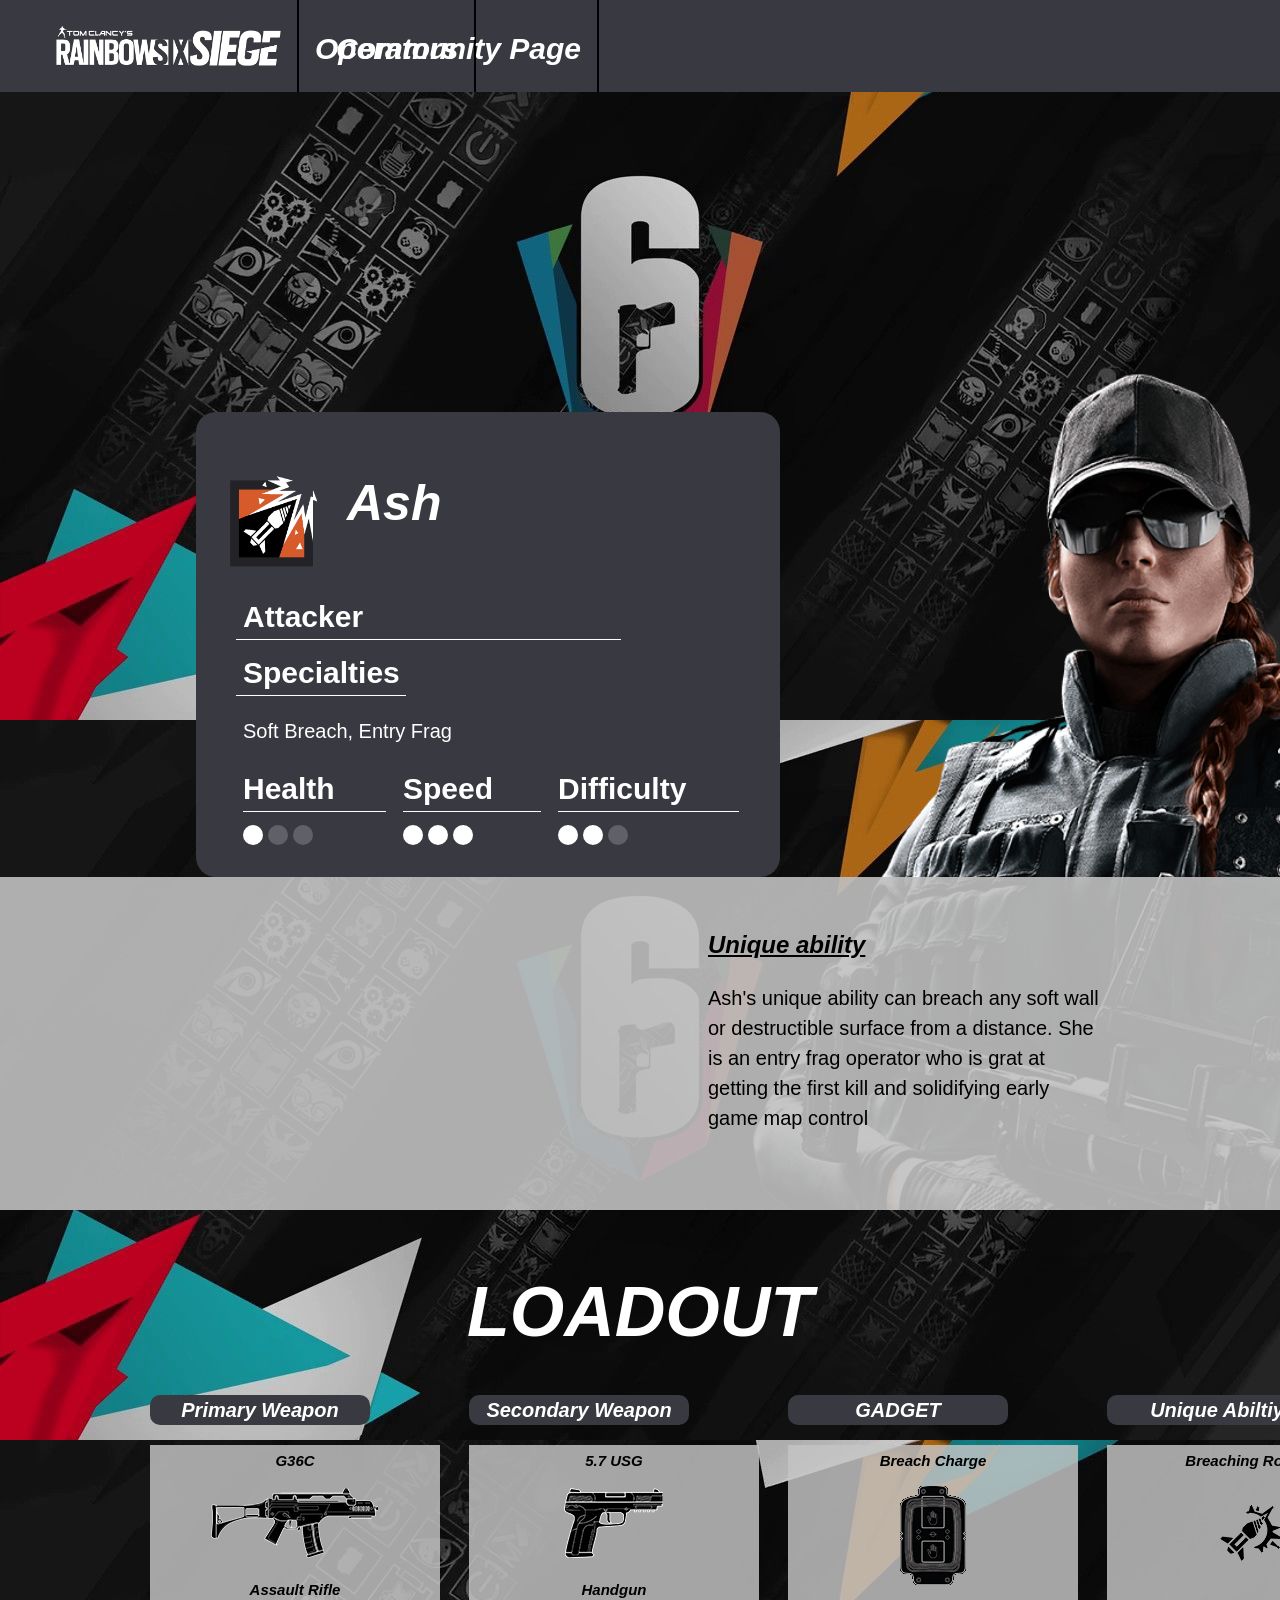
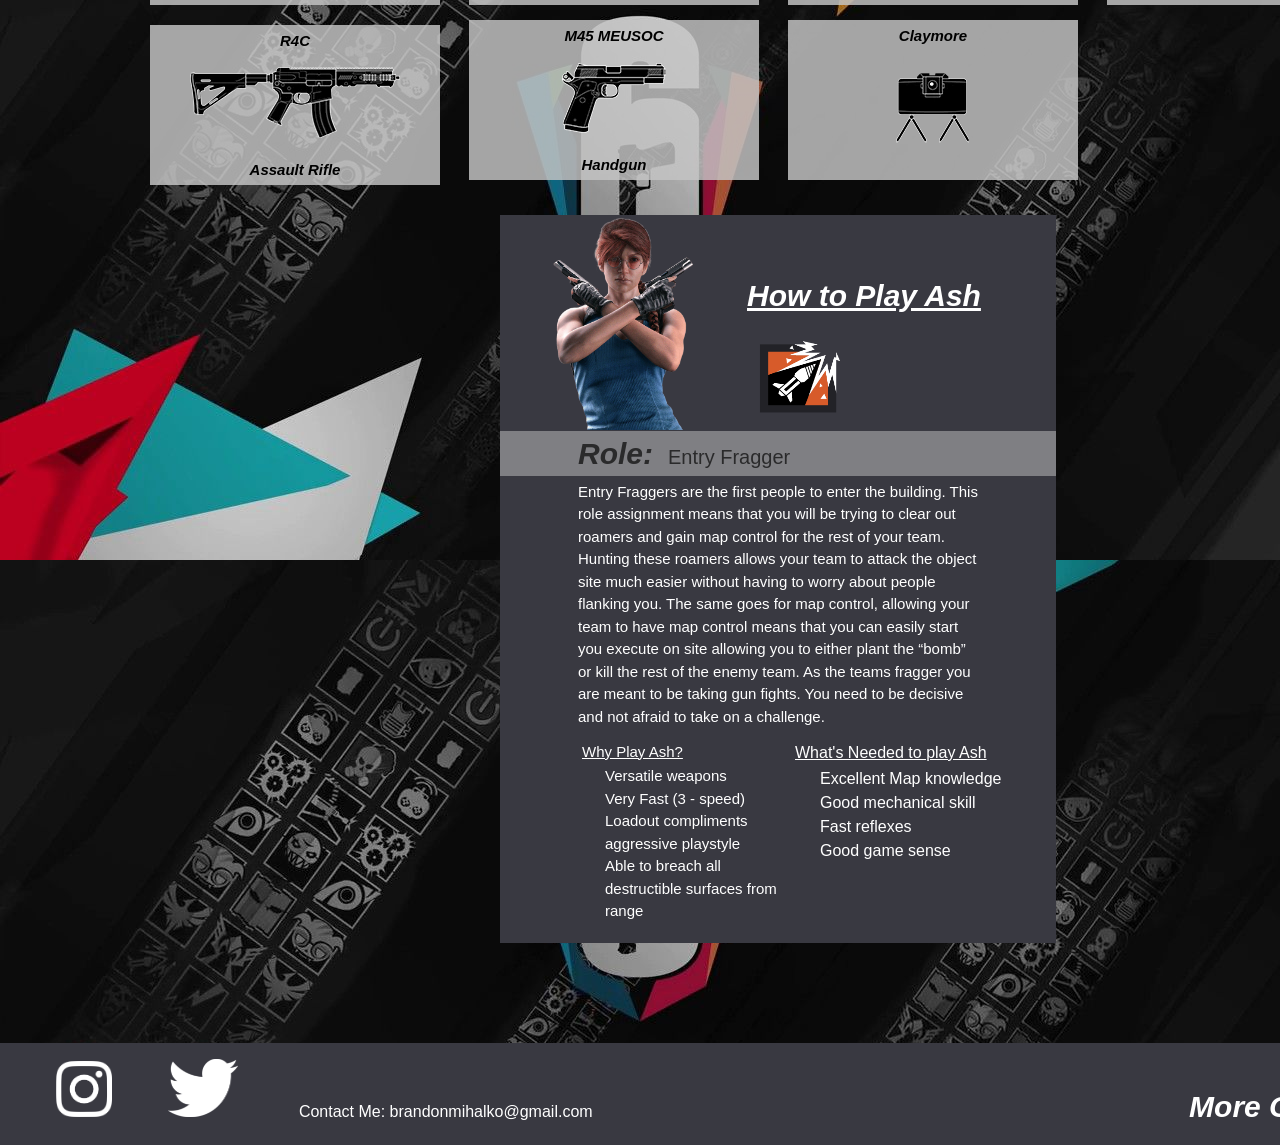
==== ash_info.html @ 51bc86a6 "This is what the final website looks like" ====
<!DOCTYPE html>
<html lang="en">

<head>
    <title>Rainbow Six Siege Operator Guide - Ash Information Page</title>
    <meta charset="UTF-8">

    <meta name="author" content="Brandon Mihalko">
    <meta name="viewport" content="width=device-width, initial-scale=1.0">
    <link href="Rainbow-Six.css" rel="stylesheet">

    <style>
            #operator_basic_info {
            color: white;
            background-color: rgb(57, 57, 65);
            border-radius: 20px;
            width: max-content;
            height: max-content;
            display: flex; /* Use flexbox layout */
            justify-content: space-around; /* Adjust the space between items */
            align-items: center; /* Align items vertically in the center */
            flex-wrap: wrap; /* Allow items to wrap to the next line if necessary */
            padding: 20px; /* Adjust padding as needed */
            font-size: 20px;
            max-width: 544px;
            max-height: 477px;
            min-width: 544px;
            max-height: 477px;
            margin-top: 320px;
            margin-left: 196px;
        }

        #operator_basic_info h2 {
            margin: 0;
        }

        #operator_basic_info span {
            display: inline-flex;
        }
    
        #operator_basic_info img {
            margin-right: 20px; /* Add margin to the right of the image for spacing */
        }
    
        #operator_basic_info div {
            flex-grow: 1; /* Allow the text to take remaining space */
        }
    
        h2 {
            margin-bottom: 0%;
        }
        .underline-attackers{
            width: 385px; /* Set the length of the line */
            height: 1px; /* Set the thickness of the line */
            background-color: white; /* Set the color of the line */
            margin-left: 20px;
            margin-top: 0;
            margin-bottom: 0;
        }
        .underline-specialties{
            width: 170px; /* Set the length of the line */
            height: 1px; /* Set the thickness of the line */
            background-color: white; /* Set the color of the line */
            margin-left: 20px;
            margin-top: 0;
            margin-bottom: 0;
        }
        .underline-health{
            width: 143px; /* Set the length of the line */
            height: 1px; /* Set the thickness of the line */
            background-color: white; /* Set the color of the line */
            margin: 10px 0; /* Add margin for spacing */
            margin-top: 0;
            margin-bottom: 0;
        }
        .underline-speed{
            width: 138px; /* Set the length of the line */
            height: 1px; /* Set the thickness of the line */
            background-color: white; /* Set the color of the line */
            margin: 10px 0; /* Add margin for spacing */
            margin-top: 0;
            margin-bottom: 0;
        }
        .underline-difficulty{
            width: 181px; /* Set the length of the line */
            height: 1px; /* Set the thickness of the line */
            background-color: white; /* Set the color of the line */
            margin: 10px 0; /* Add margin for spacing */
            margin-top: 0;
            margin-bottom: 0;
        }

        .underline-unique-ability {
            width: 332px;
            height: 1px;
            background-color: black;
            margin: 10px 0;
            margin-top: 0;
            margin-bottom: 0;
        }
    
        /* Circle styles */
        .circle {
            display: inline-block;
            width: 20px;
            height: 20px;
            border-radius: 50%;
            background-color: #fff; /* Circle color */
            margin-right: 5px; /* Adjust the spacing between circles */
        }
        .no_circle {
            display: flex;
            width: 20px;
            height: 20px;
            border-radius: 50%;
            background-color: #fff; /* Circle color */
            opacity: 20%;
            margin-right: 5px; /* Adjust the spacing between circles */
        }

        .fixed-image{
            width: 960px;
            height: 850px;
            margin-top: 0;
            position: absolute;
            top: 360px;
            left: 650px;
            z-index: -1;
        }

        /* Styles for the video container div */
        .video-container {
            background-color: rgba(192, 192, 192, 0.9); /* White with 50% opacity */
            height: 293px;
            padding: 20px; /* Adjust padding as needed */
            margin-bottom: 50px;
        }
        /* Video styles */
        .video-container video {
            width: 100%; /* Make the video fill the container */
            height: auto; /* Maintain aspect ratio */
            display: block; /* Remove default inline styles */   
            max-width: 396px; /* Set a maximum width for the video */
            max-height: 223px; /* Set a maximum height for the video */
            float: left;
            padding-right: 40px;
            padding-left: 252px;
            padding-top: 38px;
        }

        .loadouts-margin {
            margin-left: 150px;
        }

        .primary-loadout {
            background-color: rgb(197, 197, 197, 0.83); 
            width: 290px; 
            height: 160px;
            margin-left: 150px;
            font-size: 15px;
            color: black;
            font-weight: bold;
            font-style: italic;
        }

        .other-loadout {
            background-color: rgb(197, 197, 197, 0.83); 
            width: 290px; 
            height: 160px;
            margin-left: 29px;
            font-size: 15px;
            color: black;
            font-weight: bold;
            font-style: italic; 
        }

        #h3-loadout {
            background-color: rgb(57, 57, 65);
            max-width: 220px;
            min-width: 220px;
            max-height: 39px;
            max-height: 39px; 
            display:flex; 
            justify-content: center;
            border-radius: 10px;
            font-size: 20px;
            font-style: italic;
        }

        .basic-play-info {
            background-color: rgb(57, 57, 65);
            margin-bottom: 44px;
            height: 728px;
            width: 556px;
            max-height: inherit;
            max-width: inherit;
            margin-left: 500px;
        }
    </style>

</head>
<body>
    <header>
        <div class="headerDiv">
            <nav>
                <ul>
                    <li id="homePagelogo"><a href="index.html"><img src="Images/r6s-y6-logo.webp" alt="Rainbow Six Siege Logo" width="225" height="40"></a></li>
                    <li id="operatorsPage"><a href="operators.html">Operators</a></li>
                    <li id="communityPage"><a href="comments.html">Community Page</a></li>
                </ul>
            </nav>
        </div>
    </header>
    <main>
            <div id="operator_basic_info">
                <div>
                    <h1 style="font-size: 50px; font-style: italic;"><img style="float: left;" src="Images/Y0R6_BADGE_Ash_L.png" alt="Ash Logo" width="111" height="115">Ash</h1>
                    <h2 style="padding-top: 20px; margin-left: 27px;">Attacker</h2>
                    <div class="underline-attackers"></div>
                    <h2 style="padding-top: 10px; margin-left: 27px;;">Specialties</h2>
                    <div class="underline-specialties"></div>
                    <p style="margin-left: 27px;">Soft Breach, Entry Frag</p>
                    <span id="">
                        <h2 style="margin-left: 27px; padding-right: 17px ;">Health <div class="underline-health"></div><span class="circle"></span><span class="no_circle"></span><span class="no_circle"></span></h2>
                        <h2 style="padding-right: 17px;">Speed <div class="underline-speed"></div><span class="circle"></span><span class="circle"></span><span class="circle"></span></h2>
                        <h2>Difficulty <div class="underline-difficulty"></div><span class="circle"></span><span class="circle"></span><span class="no_circle"></span></h2>
                    </span>
                </div>
            </div>
            <img src="Images/Ash_R6S_Half.png" alt="Half Ash" class="fixed-image">
            <div class="video-container">
                <video width="396" height="223">
                    <source src="Images/Ash_Operator_Video.mp4" type="video/mp4">
                </video>
                <div style="padding-top: 10px; margin-right: 160px;">
                    <h2 style="color: black; font-size: 30; font-style: italic; text-decoration: underline;">Unique ability</h2>
                    <p style="color: black;font-size: 20px; word-wrap: break-word;">Ash's unique ability can breach any soft wall or destructible surface from a distance. She is an entry frag operator who is grat at getting the first kill and solidifying early game map control</p>
                </div>
            </div>
            <div>
                <h1 style="display: flex; justify-content: center; align-items: center; margin: 0; font-style: italic; font-size: 70px;">LOADOUT</h1>
            </div>
            <div style="display: inline-flex; margin-top: 10px;">
                <div>
                    <h3 class="loadouts-margin" id="h3-loadout">Primary Weapon</h3>
                    <div class="primary-loadout">
                        <p style="display: flex; justify-content: center; margin-bottom: 0px; padding-top: 5px;">G36C</p>
                        <img src="Images/G36C.png" alt="G36C Assault Rifle" width="290" height="100">
                        <p style="display: flex; justify-content: center; margin-top: 0px;">Assault Rifle</p>
                    </div>
                    <div class="primary-loadout" style="margin-top: 20px;">   
                        <p style="display: flex; justify-content: center; margin-bottom: 0px; padding-top: 5px;">R4C</p>
                        <img src="Images/R4-C.png" alt="R4-C Assault Rifle" width="290" height="100">
                        <p style="display: flex; justify-content: center; margin-top: 0px;">Assault Rifle</p>
                    </div>
                </div>
                <div>   
                    <h3 style="margin-left: 29px;" id="h3-loadout">Secondary Weapon</h3>
                    <div class="other-loadout">
                        <p style="display: flex; justify-content: center; margin-bottom: 0px; padding-top: 5px; margin-left: 0px;">5.7 USG</p>
                        <img src="Images/5.7_USG.png" alt="5.7 Handgun" width="290" height="100">
                        <p style="display: flex; justify-content: center; margin-top: 0px;">Handgun</p>
                    </div>
                    <div class="other-loadout">
                        <p style="display: flex; justify-content: center; margin-bottom: 0px; padding-top: 5px;">M45 MEUSOC</p>
                        <img src="Images/M45_MEUSOC.png" alt="M45 Handgun" width="290" height="100">
                        <p style="display: flex; justify-content: center; margin-top: 0px;">Handgun</p>
                    </div>
                </div>
                <div>
                    <h3 style="margin-left: 29px;" id="h3-loadout">GADGET</h3>
                    <div class="other-loadout">
                        <p style="display: flex; justify-content: center; margin-bottom: 0px; padding-top: 5px; margin-left: 0px;">Breach Charge</p>
                        <img style="padding-top: 13px;" src="Images/R6S_Breach_charge.png" alt="Breach Charge" width="290" height="100">
                    </div>
                    <div class="other-loadout">
                        <p style="display: flex; justify-content: center; margin-bottom: 0px; padding-top: 5px;">Claymore</p>
                        <img style="padding-top: 10px;" src="Images/Claymore.png" alt="Claymore" width="290" height="100">
                    </div> 
                </div>       
                <div>    
                    <h3 style="margin-left: 29px;" id="h3-loadout">Unique Abiltiy</h3>
                    <div class="other-loadout">
                        <p style="display: flex; justify-content: center; margin-bottom: 0px; padding-top: 5px; margin-left: 0px;">Breaching Rounds</p>
                        <img style="padding-top: 10px;" src="Images/Breaching-Rounds.png" alt="Breaching Rounds" width="290" height="100">
                    </div>
                </div>
            </div>    
            <div class="basic-play-info" style="margin-bottom: 100px;">
                <img style="float:left; margin-bottom: 0px;" src="Images/r6s-operator-ash-elite.webp" alt="Ash Elite" width="247" height="215">
                <p style="font-size: 30px; font-style: italic; font-weight: bold; padding-top: 58px; margin-bottom: 14.6px; text-decoration: underline;">How to Play Ash</p>
                <img style="margin-bottom: 0px;" src="Images/Y0R6_BADGE_Ash_L.png" alt="Ash Logo" width="102" height="91">
                <p style="background-color: rgb(217, 217, 217, .43); margin-bottom: 0px;
                margin-top: 0px; color: rgb(0, 0, 0, .67);"><span style= "font-size: 30px; font-weight: bold; font-style: italic; margin-left: 78px;">Role:</span><span style="font-size: 20px; margin-left: 15px;">Entry Fragger</span></p>
                <p style="margin-left: 78px; margin-right: 74px; margin-top: 5px; font-size: 15px; width: 400px; height: 230px;">Entry Fraggers are the first people to enter the building.
                    This role assignment means that you will be trying to clear out roamers and gain map control for the rest of your team. Hunting these roamers allows your team to attack the object site much easier without having to worry about people flanking you. The same goes for map control, allowing your team to have map control means that you can easily start you execute on site allowing you to either plant the “bomb” or kill the rest of the enemy team.
                    As the teams fragger you are meant to be taking gun fights. You need to be decisive and not afraid to take on a challenge.</p>
                <div style="float: left; font-size: 15px; margin-right: 10px;">
                    <p style="margin-left: 82px; margin-top: 15px; margin-bottom: 2px; text-decoration: underline;">Why Play Ash?</p>
                        <ul style="margin-left: 65px; margin-top: 0px; width: 180px; word-wrap: break-word;">
                            <li>Versatile weapons</li>
                            <li>Very Fast (3 - speed)</li>
                            <li>Loadout compliments aggressive playstyle</li>
                            <li>Able to breach all destructible surfaces from range</li>
                        </ul>
                </div>
                <div>
                    <p style="margin-bottom: 0; margin-top: 30px; text-decoration: underline;">What's Needed to play Ash</p>
                        <ul style="margin-top: 2px; margin-left: 280px;">
                            <li>Excellent Map knowledge</li>
                            <li>Good mechanical skill</li>
                            <li>Fast reflexes</li>
                            <li>Good game sense</li>
                        </ul>
                </div>
            </div>
        </main>
        <footer>
            <div>
                <nav>
                    <ul>
                        <li id="instagramLogo"><a href="https://www.instagram.com/ubisoft/"><img src="Images/Instagram-logo.png" alt="Intagram Logo" width="56" height="56"></a></li>
                        <li id="twitterLogo"><a href="https://twitter.com/Ubisoft?ref_src=twsrc%5Egoogle%7Ctwcamp%5Eserp%7Ctwgr%5Eauthor"><img src="Images/twitter-logo.png" alt="Twitter Logo" width="70" height="58"></a></li>
                        <li id="contact">Contact Me: brandonmihalko@gmail.com</li>
                        <li id="gameInfo"><a href="https://www.ubisoft.com/en-us/game/rainbow-six/siege/game-info/operators">More Operator Info</a></li>
                    </ul>
                </nav>
            </div>
        </footer>
    </body>

</html>
---- Rainbow-Six.css ----
/** Background Image **/
body{
    background-image: url(Images/Background-Image-R6.jpg); /* Setting the background image */
    background-repeat: repeat-y; /* Image will repeat vertically */
    background-size: 100%; /* Image will cover 100% of the container's width */
    margin: 0%; /* No margin around the body */
    font-family: R6S-Bold,sans-serif; /* Specifying primary and fallback font */
    font-weight: 400; /* Normal font weight */
    line-height: 1.5; /* Spacing between lines of text */
    color: white; /* Default text color */
    min-height: 100vh; /* Minimum height covers the full viewport height */
    display: flexbox; /* Using the flexbox layout model */
    flex-direction: column; /* Stacking child elements vertically */
}

footer {
    margin-top: auto; /* Push footer to the bottom in flexbox layout */
}

footer, ul {
    width: 100%; /* Full width for footer and ul elements */
    margin-bottom: 0%; /* No bottom margin */
}

header {
    position: relative; /* Set to relative, enabling absolute positioning inside it */
}

header, ul {
    width: 100%; /* Full width for header and ul elements */
    margin-top: 0%; /* No top margin */
}

/** Navigation Bar **/

nav {
    background-color: rgb(57, 57, 65); /* Set background color for navigation */
}

ul {
    list-style-type: none; /* No bullet points for the list */
}

nav ul li {
    display: inline-block; /* List items in a row instead of column */
}

a {
    display: inline-flex; /* Inline-flex to align items while keeping flow inline */
    padding: 1rem; /* Padding around the links */
    text-decoration: none; /* No underlines for links */
    color: white; /* Link color */
    font-size: 30px; /* Font size for links */
    font-style: italic; /* Italic font style */
    font-weight: bold; /* Bold font weight */
}

.headerDiv nav ul li {
    border-right: solid 2px black; /* Border on the right of list items */
}

#homePagelogo {
    margin: 0%; /* No margin */
    height: 82px; /* Set height */
    padding-top: 10px; /* Padding at the top */
}

#operatorsPage {
    padding-top: 10px; /* Padding at the top */
    height: 82px; /* Set height */
    position: absolute; /* Absolute positioning */
}

#communityPage {
    padding-top: 10px; /* Padding at the top */
    height: 82px; /* Set height */
    position: absolute; /* Absolute positioning */
    left: 25%; /* Horizontal positioning */
}

#instagramLogo {
    padding-right: 20px; /* Padding on the right side */
}

#twitterLogo {
    padding-right: 20px; /* Padding on the right side */
}

#contact {
    padding-left: 20px; /* Padding on the left side */
}

#gameInfo {
    position: relative; /* Set to relative positioning */
    left: 45%; /* Horizontal positioning */
}
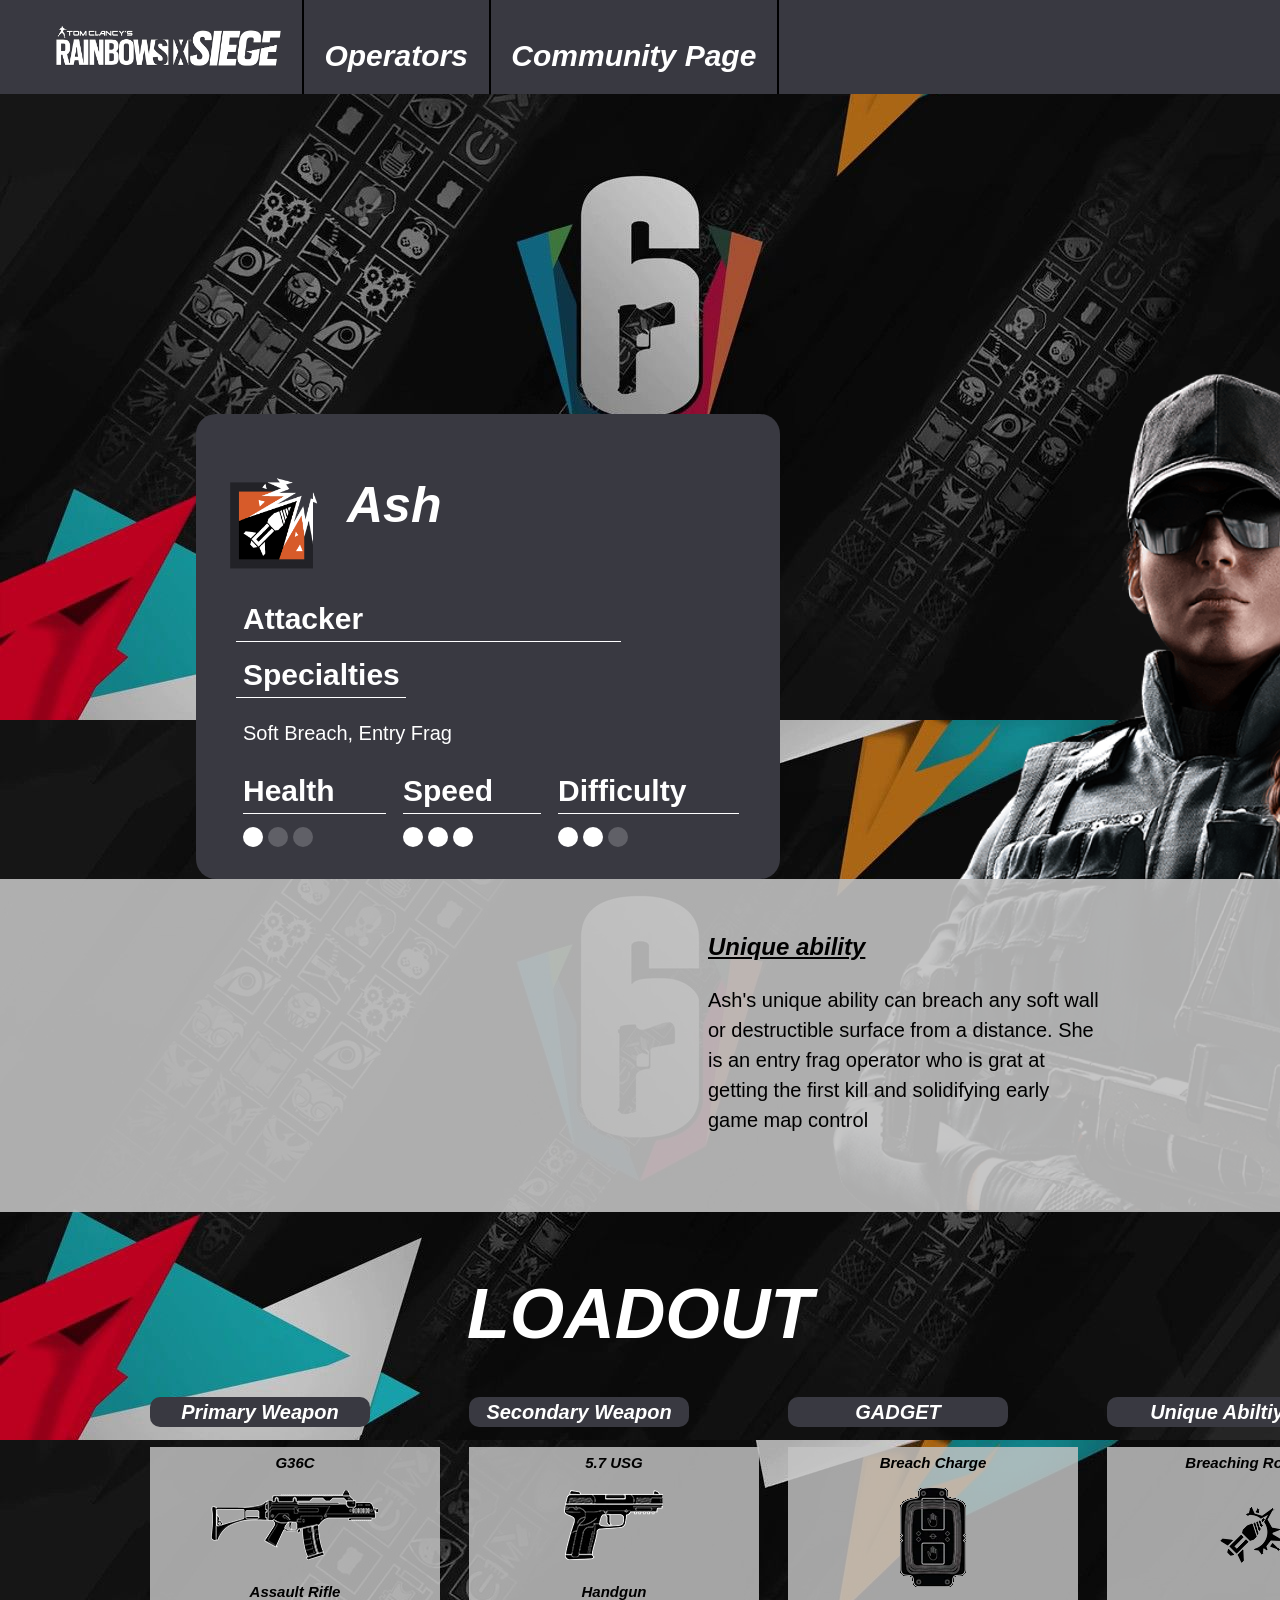
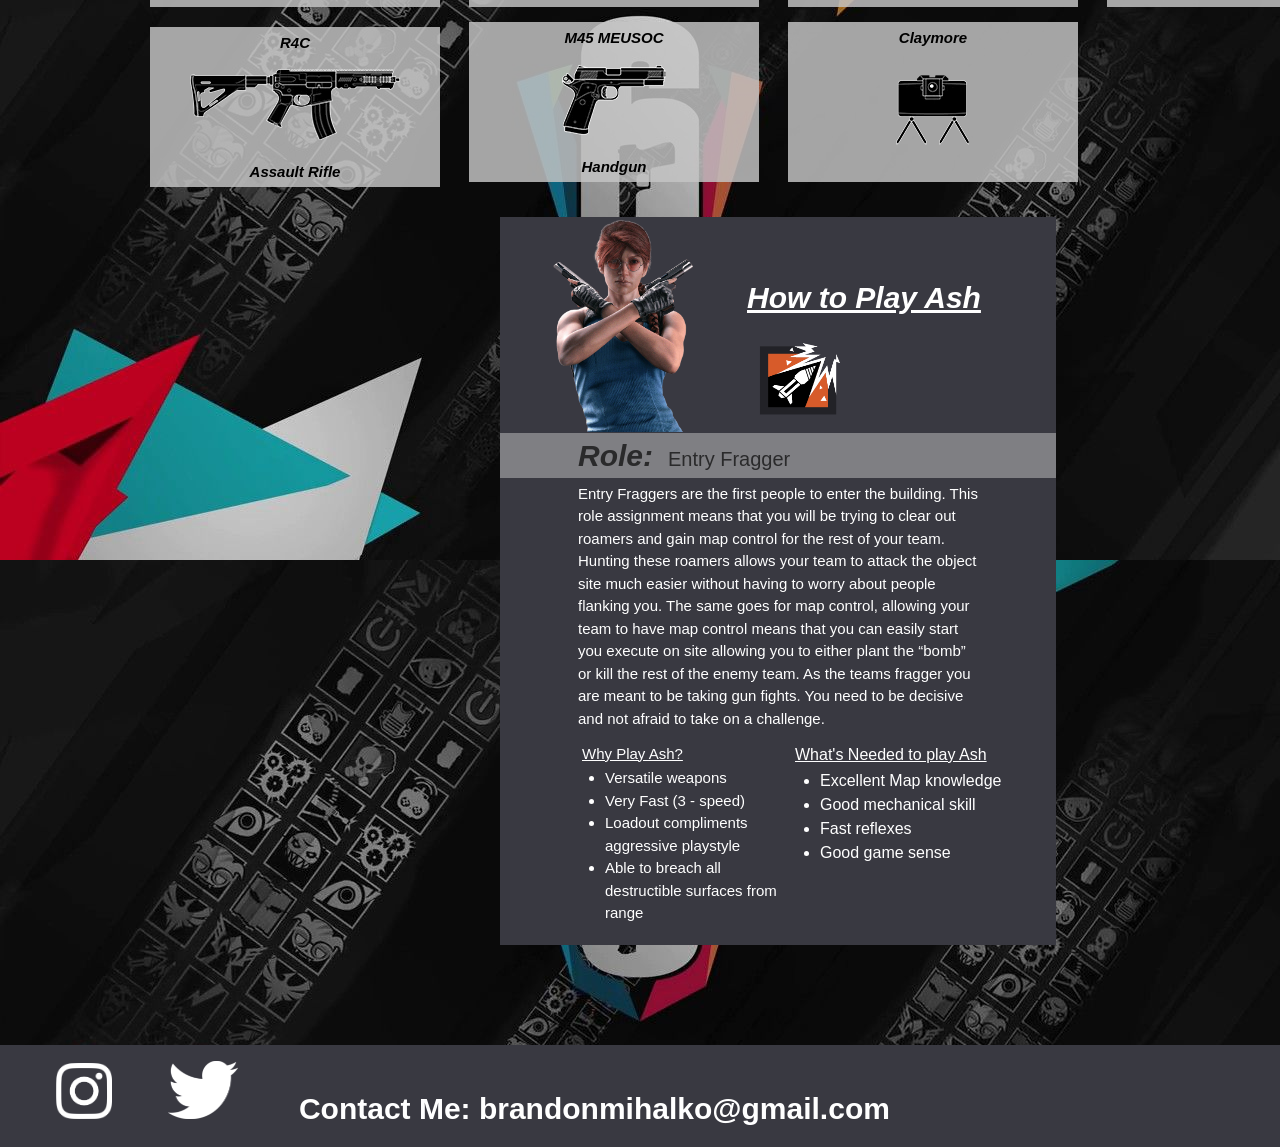
==== commit 92657822: "change" ====
--- a/ash_info.html
+++ b/ash_info.html
@@ -227,7 +227,7 @@
                     </span>
                 </div>
             </div>
-            <img src="Images/Ash_R6S_Half.png" alt="Half Ash" class="fixed-image">
+            <img style="margin-left: 80px;" src="Images/Ash_R6S_Half.png" alt="Half Ash" class="fixed-image">
             <div class="video-container">
                 <video width="396" height="223">
                     <source src="Images/Ash_Operator_Video.mp4" type="video/mp4">
--- a/Rainbow-Six.css
+++ b/Rainbow-Six.css
@@ -1,3 +1,7 @@
+* {
+    font-family: R6S-Bold,sans-serif;  
+}
+
 /** Background Image **/
 body{
     background-image: url(Images/Background-Image-R6.jpg); /* Setting the background image */
@@ -35,17 +39,15 @@
 
 nav {
     background-color: rgb(57, 57, 65); /* Set background color for navigation */
-}
-
-ul {
-    list-style-type: none; /* No bullet points for the list */
+    max-height: 120px;
+    min-height: 94px;
 }
 
 nav ul li {
-    display: inline-block; /* List items in a row instead of column */
+    display: inline-flex; /* List items in a row instead of column */
 }
 
-a {
+nav a {
     display: inline-flex; /* Inline-flex to align items while keeping flow inline */
     padding: 1rem; /* Padding around the links */
     text-decoration: none; /* No underlines for links */
@@ -60,22 +62,30 @@
 }
 
 #homePagelogo {
-    margin: 0%; /* No margin */
+    margin-top: 0%; /* No margin */
     height: 82px; /* Set height */
     padding-top: 10px; /* Padding at the top */
+    padding-bottom: 2px;
+    padding-right: 5px;
 }
 
 #operatorsPage {
-    padding-top: 10px; /* Padding at the top */
-    height: 82px; /* Set height */
-    position: absolute; /* Absolute positioning */
+    display: inline-flex;
+    align-items: center;
+    justify-content: center;
+    margin-top: 0%;
+    margin-left: 0%;
+    padding-top: 17px;
+    padding-right: 5px;
 }
 
 #communityPage {
-    padding-top: 10px; /* Padding at the top */
-    height: 82px; /* Set height */
-    position: absolute; /* Absolute positioning */
-    left: 25%; /* Horizontal positioning */
+    display: inline-flex;
+    align-items: center;
+    justify-content: center;
+    margin-left: 0%;
+    padding-top: 17px;
+    padding-right: 5px;
 }
 
 #instagramLogo {
@@ -88,9 +98,11 @@
 
 #contact {
     padding-left: 20px; /* Padding on the left side */
+    font-size: 30px;
+    font-weight: bold;
 }
 
 #gameInfo {
     position: relative; /* Set to relative positioning */
-    left: 45%; /* Horizontal positioning */
+    left: 500px; /* Horizontal positioning */
 }
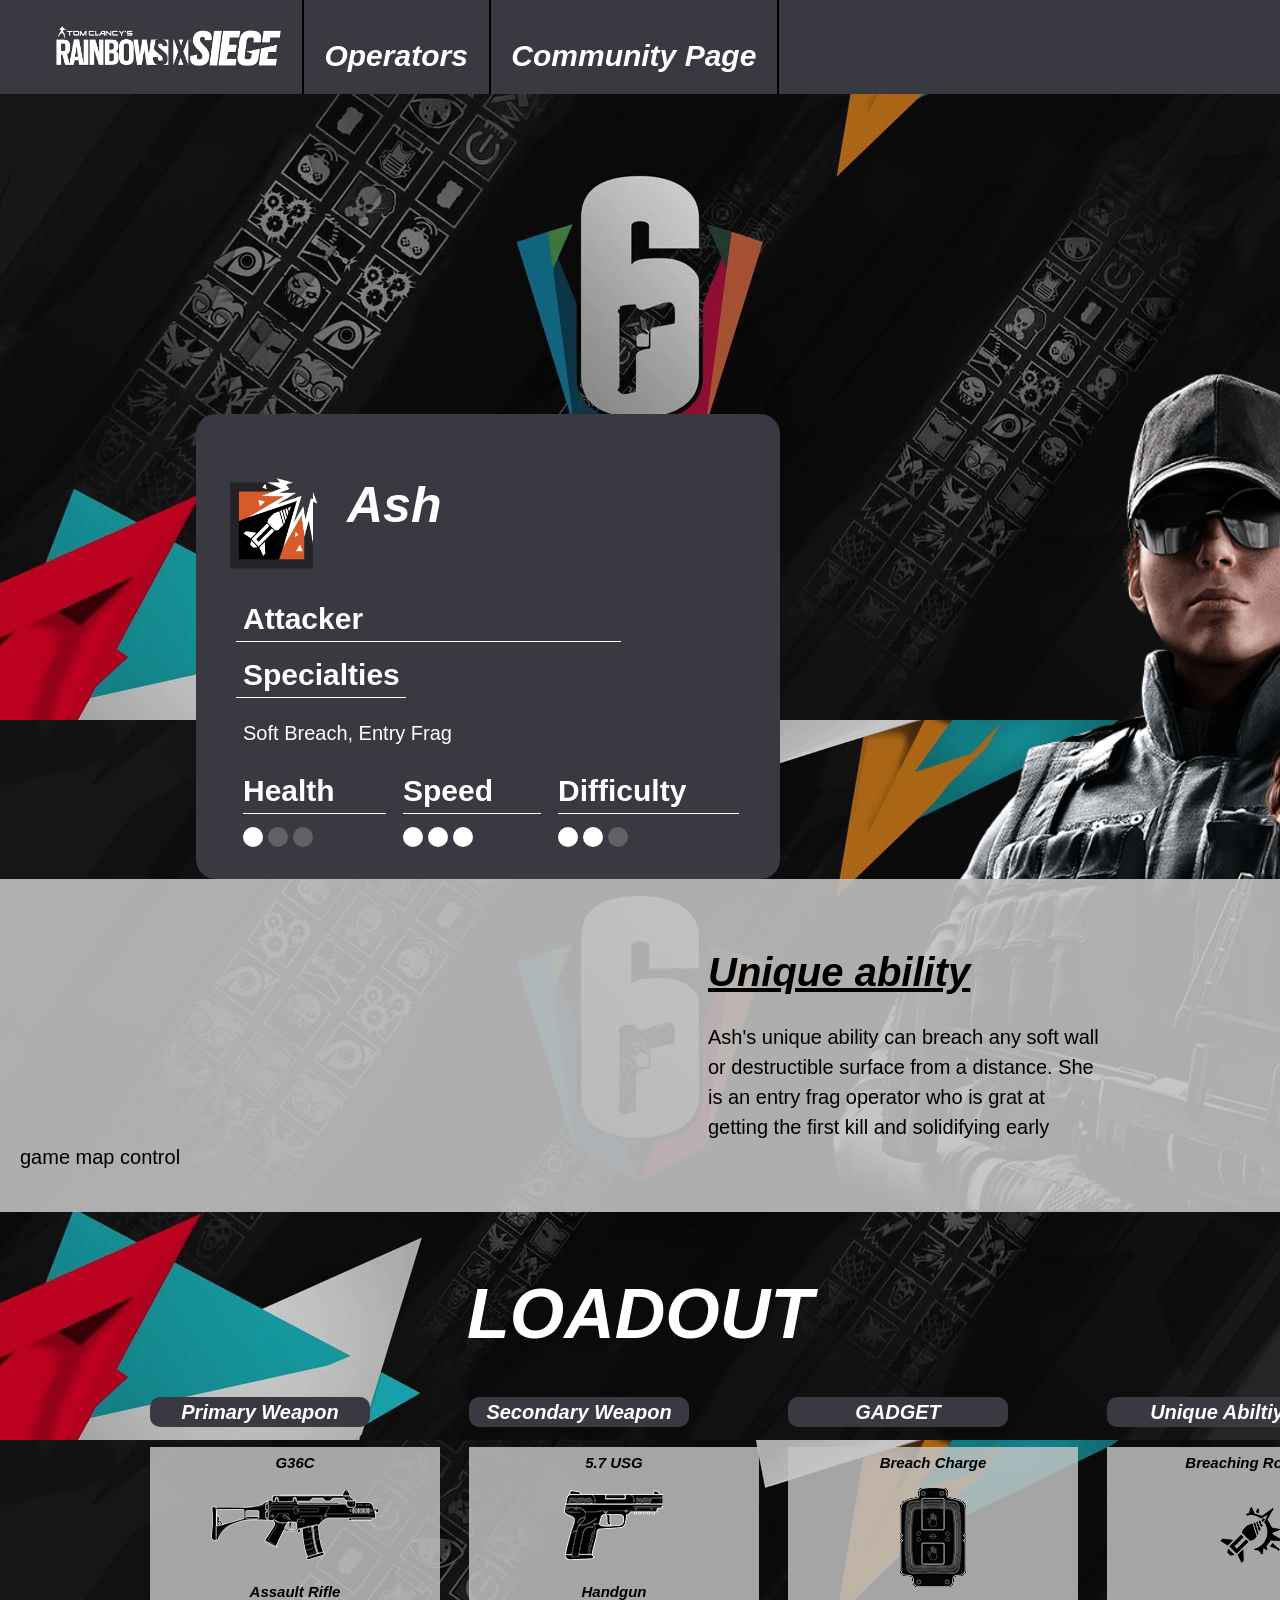
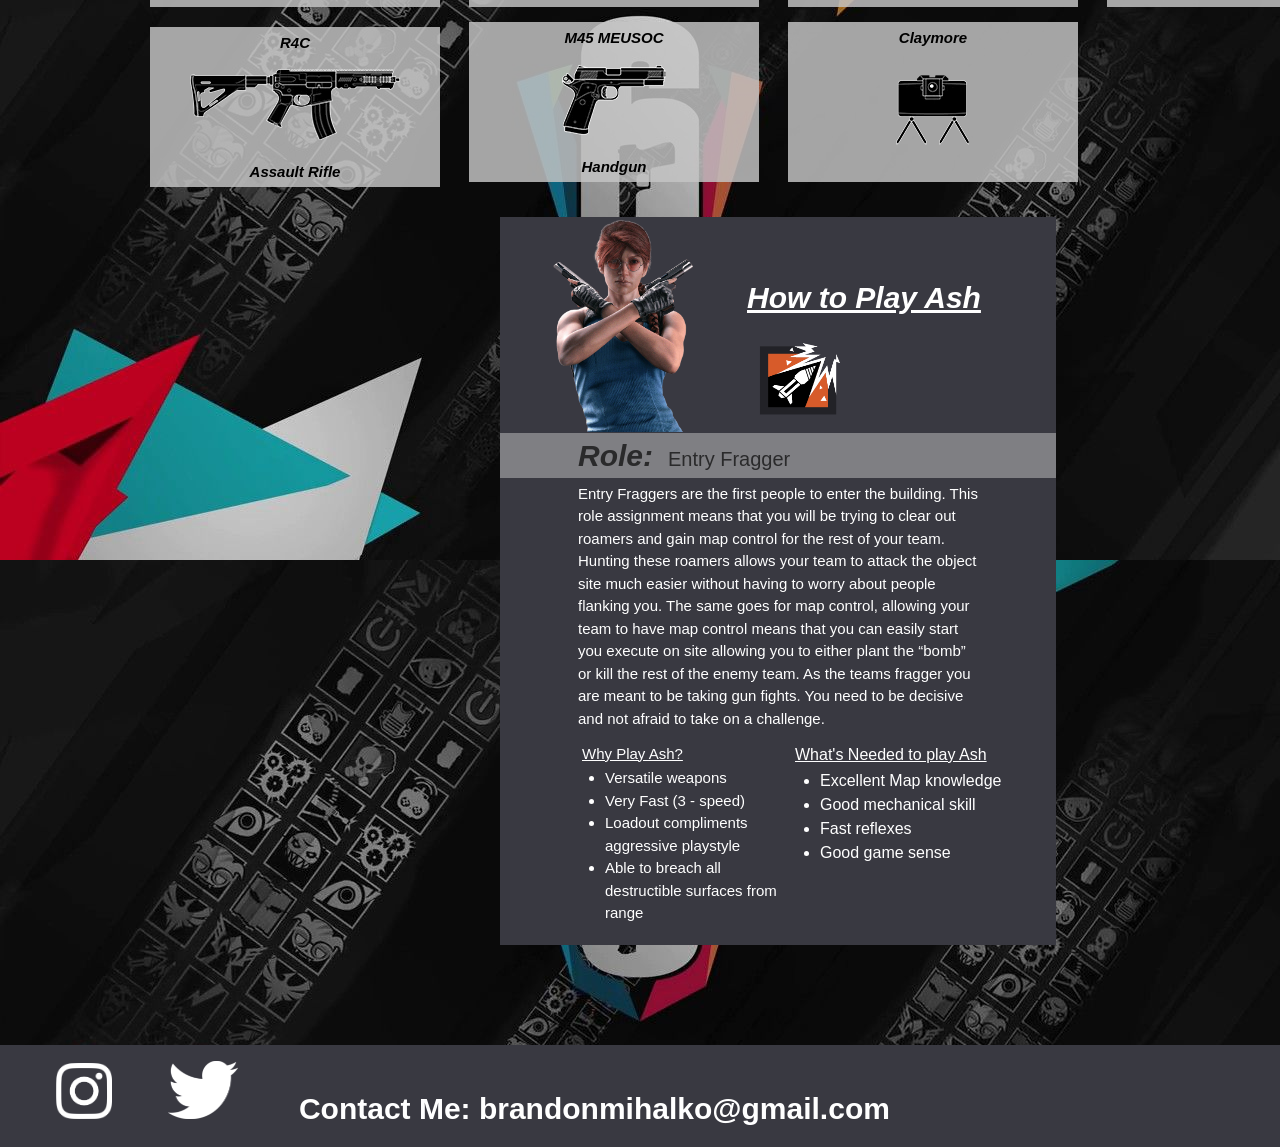
==== commit 042cd39a: "font" ====
--- a/ash_info.html
+++ b/ash_info.html
@@ -233,7 +233,7 @@
                     <source src="Images/Ash_Operator_Video.mp4" type="video/mp4">
                 </video>
                 <div style="padding-top: 10px; margin-right: 160px;">
-                    <h2 style="color: black; font-size: 30; font-style: italic; text-decoration: underline;">Unique ability</h2>
+                    <h2 style="color: black; font-size: 40px; font-style: italic; text-decoration: underline;">Unique ability</h2>
                     <p style="color: black;font-size: 20px; word-wrap: break-word;">Ash's unique ability can breach any soft wall or destructible surface from a distance. She is an entry frag operator who is grat at getting the first kill and solidifying early game map control</p>
                 </div>
             </div>
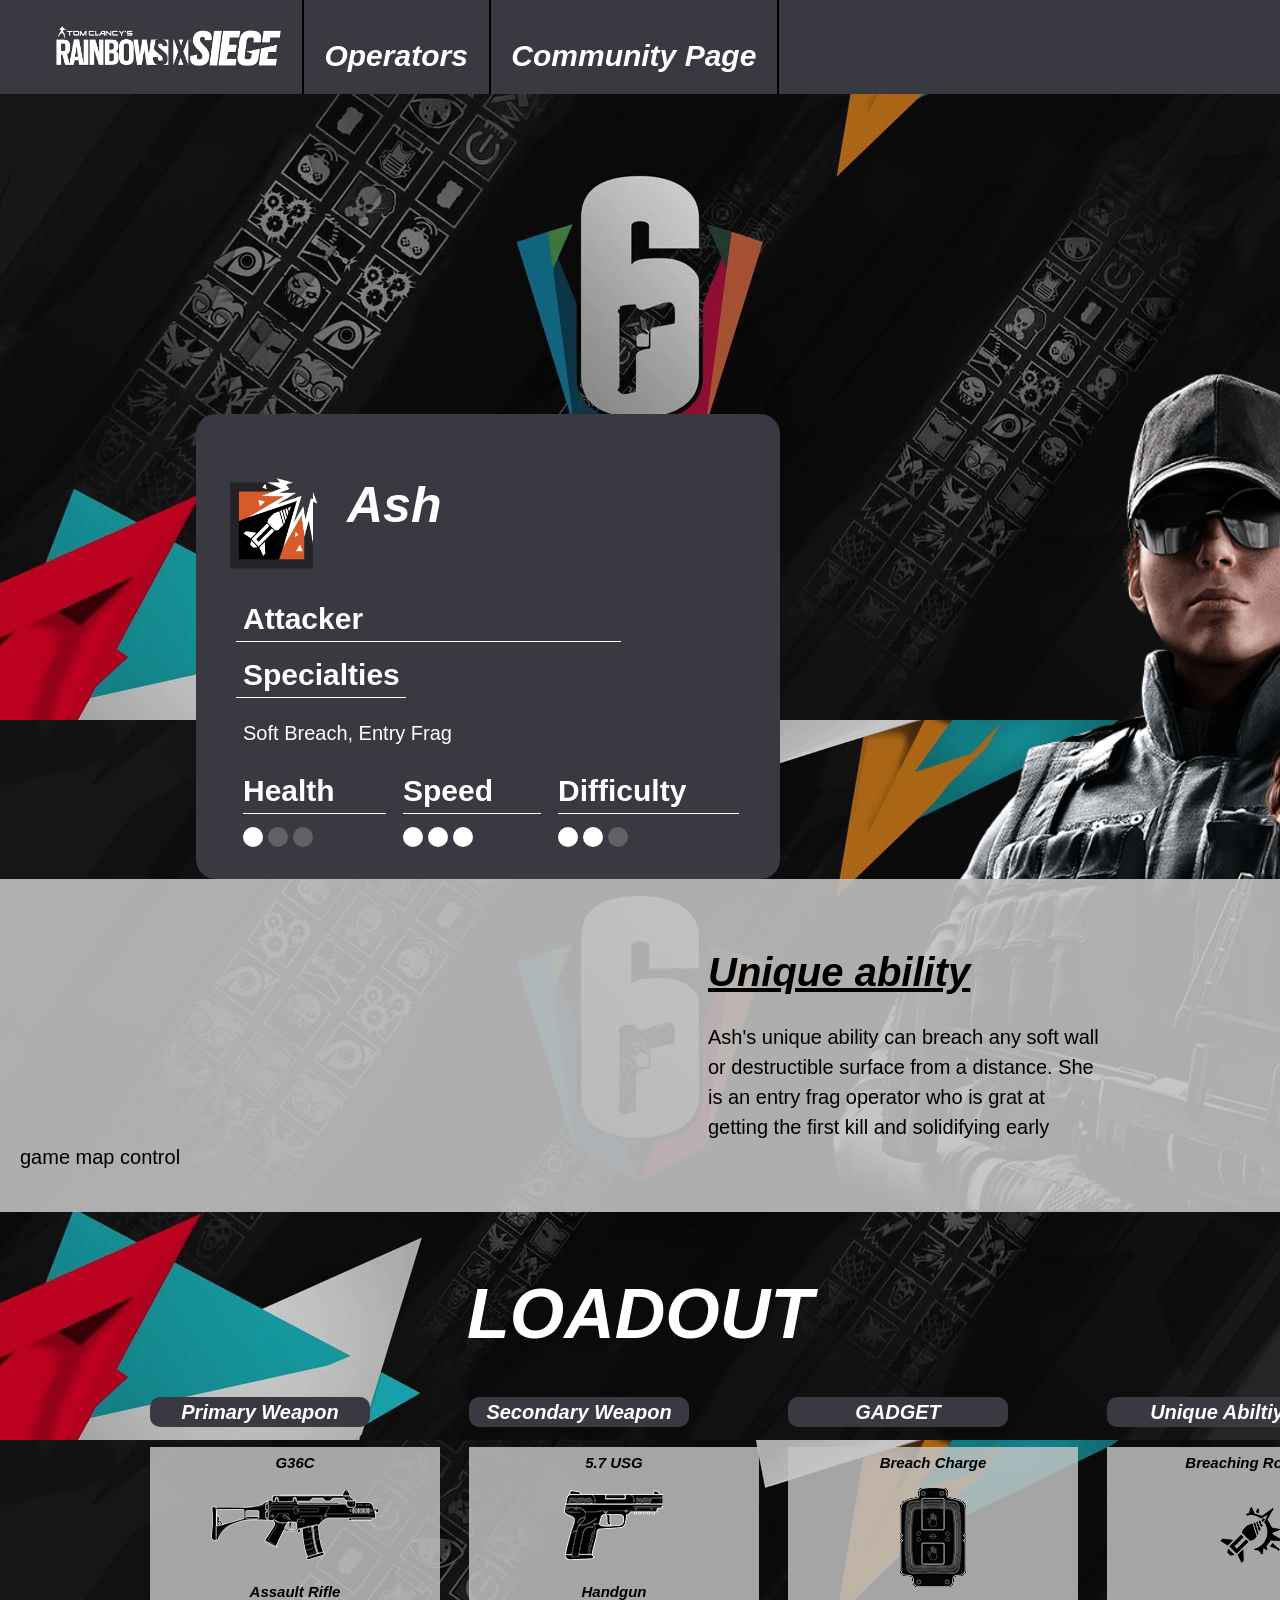
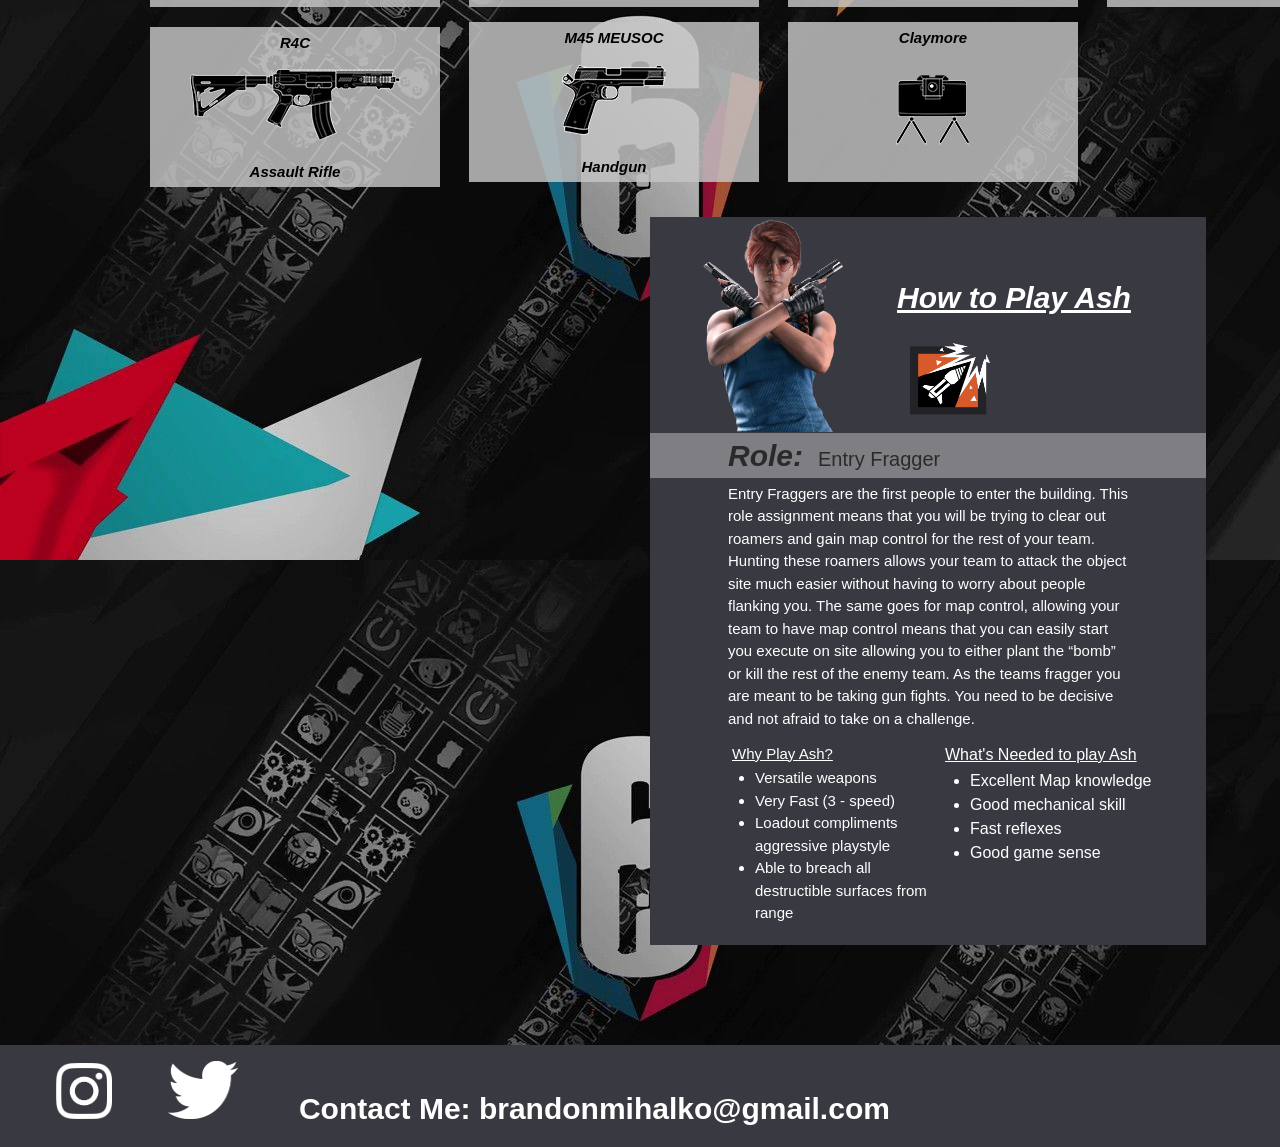
==== commit d0e56548: "minor changes" ====
--- a/ash_info.html
+++ b/ash_info.html
@@ -10,193 +10,193 @@
     <link href="Rainbow-Six.css" rel="stylesheet">
 
     <style>
-            #operator_basic_info {
-            color: white;
-            background-color: rgb(57, 57, 65);
-            border-radius: 20px;
-            width: max-content;
-            height: max-content;
-            display: flex; /* Use flexbox layout */
-            justify-content: space-around; /* Adjust the space between items */
-            align-items: center; /* Align items vertically in the center */
-            flex-wrap: wrap; /* Allow items to wrap to the next line if necessary */
-            padding: 20px; /* Adjust padding as needed */
-            font-size: 20px;
-            max-width: 544px;
-            max-height: 477px;
-            min-width: 544px;
-            max-height: 477px;
-            margin-top: 320px;
-            margin-left: 196px;
-        }
-
-        #operator_basic_info h2 {
-            margin: 0;
-        }
-
-        #operator_basic_info span {
-            display: inline-flex;
-        }
-    
-        #operator_basic_info img {
-            margin-right: 20px; /* Add margin to the right of the image for spacing */
-        }
-    
-        #operator_basic_info div {
-            flex-grow: 1; /* Allow the text to take remaining space */
-        }
-    
-        h2 {
-            margin-bottom: 0%;
-        }
-        .underline-attackers{
-            width: 385px; /* Set the length of the line */
-            height: 1px; /* Set the thickness of the line */
-            background-color: white; /* Set the color of the line */
-            margin-left: 20px;
-            margin-top: 0;
-            margin-bottom: 0;
-        }
-        .underline-specialties{
-            width: 170px; /* Set the length of the line */
-            height: 1px; /* Set the thickness of the line */
-            background-color: white; /* Set the color of the line */
-            margin-left: 20px;
-            margin-top: 0;
-            margin-bottom: 0;
-        }
-        .underline-health{
-            width: 143px; /* Set the length of the line */
-            height: 1px; /* Set the thickness of the line */
-            background-color: white; /* Set the color of the line */
-            margin: 10px 0; /* Add margin for spacing */
-            margin-top: 0;
-            margin-bottom: 0;
-        }
-        .underline-speed{
-            width: 138px; /* Set the length of the line */
-            height: 1px; /* Set the thickness of the line */
-            background-color: white; /* Set the color of the line */
-            margin: 10px 0; /* Add margin for spacing */
-            margin-top: 0;
-            margin-bottom: 0;
-        }
-        .underline-difficulty{
-            width: 181px; /* Set the length of the line */
-            height: 1px; /* Set the thickness of the line */
-            background-color: white; /* Set the color of the line */
-            margin: 10px 0; /* Add margin for spacing */
-            margin-top: 0;
-            margin-bottom: 0;
-        }
-
-        .underline-unique-ability {
-            width: 332px;
-            height: 1px;
-            background-color: black;
-            margin: 10px 0;
-            margin-top: 0;
-            margin-bottom: 0;
-        }
-    
-        /* Circle styles */
-        .circle {
-            display: inline-block;
-            width: 20px;
-            height: 20px;
-            border-radius: 50%;
-            background-color: #fff; /* Circle color */
-            margin-right: 5px; /* Adjust the spacing between circles */
-        }
-        .no_circle {
-            display: flex;
-            width: 20px;
-            height: 20px;
-            border-radius: 50%;
-            background-color: #fff; /* Circle color */
-            opacity: 20%;
-            margin-right: 5px; /* Adjust the spacing between circles */
-        }
-
-        .fixed-image{
-            width: 960px;
-            height: 850px;
-            margin-top: 0;
-            position: absolute;
-            top: 360px;
-            left: 650px;
-            z-index: -1;
-        }
-
-        /* Styles for the video container div */
-        .video-container {
-            background-color: rgba(192, 192, 192, 0.9); /* White with 50% opacity */
-            height: 293px;
-            padding: 20px; /* Adjust padding as needed */
-            margin-bottom: 50px;
-        }
-        /* Video styles */
-        .video-container video {
-            width: 100%; /* Make the video fill the container */
-            height: auto; /* Maintain aspect ratio */
-            display: block; /* Remove default inline styles */   
-            max-width: 396px; /* Set a maximum width for the video */
-            max-height: 223px; /* Set a maximum height for the video */
-            float: left;
-            padding-right: 40px;
-            padding-left: 252px;
-            padding-top: 38px;
-        }
-
-        .loadouts-margin {
-            margin-left: 150px;
-        }
-
-        .primary-loadout {
-            background-color: rgb(197, 197, 197, 0.83); 
-            width: 290px; 
-            height: 160px;
-            margin-left: 150px;
-            font-size: 15px;
-            color: black;
-            font-weight: bold;
-            font-style: italic;
-        }
-
-        .other-loadout {
-            background-color: rgb(197, 197, 197, 0.83); 
-            width: 290px; 
-            height: 160px;
-            margin-left: 29px;
-            font-size: 15px;
-            color: black;
-            font-weight: bold;
-            font-style: italic; 
-        }
-
-        #h3-loadout {
-            background-color: rgb(57, 57, 65);
-            max-width: 220px;
-            min-width: 220px;
-            max-height: 39px;
-            max-height: 39px; 
-            display:flex; 
-            justify-content: center;
-            border-radius: 10px;
-            font-size: 20px;
-            font-style: italic;
-        }
-
-        .basic-play-info {
-            background-color: rgb(57, 57, 65);
-            margin-bottom: 44px;
-            height: 728px;
-            width: 556px;
-            max-height: inherit;
-            max-width: inherit;
-            margin-left: 500px;
-        }
-    </style>
+        #operator_basic_info {
+        color: white;
+        background-color: rgb(57, 57, 65);
+        border-radius: 20px;
+        width: max-content;
+        height: max-content;
+        display: flex; /* Use flexbox layout */
+        justify-content: space-around; /* Adjust the space between items */
+        align-items: center; /* Align items vertically in the center */
+        flex-wrap: wrap; /* Allow items to wrap to the next line if necessary */
+        padding: 20px; /* Adjust padding as needed */
+        font-size: 20px;
+        max-width: 544px;
+        max-height: 477px;
+        min-width: 544px;
+        max-height: 477px;
+        margin-top: 320px;
+        margin-left: 196px;
+    }
+
+    #operator_basic_info h2 {
+        margin: 0;
+    }
+
+    #operator_basic_info span {
+        display: inline-flex;
+    }
+
+    #operator_basic_info img {
+        margin-right: 20px; /* Add margin to the right of the image for spacing */
+    }
+
+    #operator_basic_info div {
+        flex-grow: 1; /* Allow the text to take remaining space */
+    }
+
+    h2 {
+        margin-bottom: 0%;
+    }
+    .underline-attackers{
+        width: 385px; /* Set the length of the line */
+        height: 1px; /* Set the thickness of the line */
+        background-color: white; /* Set the color of the line */
+        margin-left: 20px;
+        margin-top: 0;
+        margin-bottom: 0;
+    }
+    .underline-specialties{
+        width: 170px; /* Set the length of the line */
+        height: 1px; /* Set the thickness of the line */
+        background-color: white; /* Set the color of the line */
+        margin-left: 20px;
+        margin-top: 0;
+        margin-bottom: 0;
+    }
+    .underline-health{
+        width: 143px; /* Set the length of the line */
+        height: 1px; /* Set the thickness of the line */
+        background-color: white; /* Set the color of the line */
+        margin: 10px 0; /* Add margin for spacing */
+        margin-top: 0;
+        margin-bottom: 0;
+    }
+    .underline-speed{
+        width: 138px; /* Set the length of the line */
+        height: 1px; /* Set the thickness of the line */
+        background-color: white; /* Set the color of the line */
+        margin: 10px 0; /* Add margin for spacing */
+        margin-top: 0;
+        margin-bottom: 0;
+    }
+    .underline-difficulty{
+        width: 181px; /* Set the length of the line */
+        height: 1px; /* Set the thickness of the line */
+        background-color: white; /* Set the color of the line */
+        margin: 10px 0; /* Add margin for spacing */
+        margin-top: 0;
+        margin-bottom: 0;
+    }
+
+    .underline-unique-ability {
+        width: 332px;
+        height: 1px;
+        background-color: black;
+        margin: 10px 0;
+        margin-top: 0;
+        margin-bottom: 0;
+    }
+
+    /* Circle styles */
+    .circle {
+        display: inline-block;
+        width: 20px;
+        height: 20px;
+        border-radius: 50%;
+        background-color: #fff; /* Circle color */
+        margin-right: 5px; /* Adjust the spacing between circles */
+    }
+    .no_circle {
+        display: flex;
+        width: 20px;
+        height: 20px;
+        border-radius: 50%;
+        background-color: #fff; /* Circle color */
+        opacity: 20%;
+        margin-right: 5px; /* Adjust the spacing between circles */
+    }
+
+    .fixed-image{
+        width: 960px;
+        height: 850px;
+        margin-top: 0;
+        position: absolute;
+        top: 360px;
+        left: 650px;
+        z-index: -1;
+    }
+
+    /* Styles for the video container div */
+    .video-container {
+        background-color: rgba(192, 192, 192, 0.9); /* White with 50% opacity */
+        height: 293px;
+        padding: 20px; /* Adjust padding as needed */
+        margin-bottom: 50px;
+    }
+    /* Video styles */
+    .video-container video {
+        width: 100%; /* Make the video fill the container */
+        height: auto; /* Maintain aspect ratio */
+        display: block; /* Remove default inline styles */   
+        max-width: 396px; /* Set a maximum width for the video */
+        max-height: 223px; /* Set a maximum height for the video */
+        float: left;
+        padding-right: 40px;
+        padding-left: 252px;
+        padding-top: 38px;
+    }
+
+    .loadouts-margin {
+        margin-left: 150px;
+    }
+
+    .primary-loadout {
+        background-color: rgb(197, 197, 197, 0.83); 
+        width: 290px; 
+        height: 160px;
+        margin-left: 150px;
+        font-size: 15px;
+        color: black;
+        font-weight: bold;
+        font-style: italic;
+    }
+
+    .other-loadout {
+        background-color: rgb(197, 197, 197, 0.83); 
+        width: 290px; 
+        height: 160px;
+        margin-left: 29px;
+        font-size: 15px;
+        color: black;
+        font-weight: bold;
+        font-style: italic; 
+    }
+
+    #h3-loadout {
+        background-color: rgb(57, 57, 65);
+        max-width: 220px;
+        min-width: 220px;
+        max-height: 39px;
+        max-height: 39px; 
+        display:flex; 
+        justify-content: center;
+        border-radius: 10px;
+        font-size: 20px;
+        font-style: italic;
+    }
+
+    .basic-play-info {
+        background-color: rgb(57, 57, 65);
+        margin-bottom: 44px;
+        height: 728px;
+        width: 556px;
+        max-height: inherit;
+        max-width: inherit;
+        margin-left: 650px;
+    }
+</style>
 
 </head>
 <body>
@@ -229,7 +229,7 @@
             </div>
             <img style="margin-left: 80px;" src="Images/Ash_R6S_Half.png" alt="Half Ash" class="fixed-image">
             <div class="video-container">
-                <video width="396" height="223">
+                <video id="videoPlayer" width="396" height="223">
                     <source src="Images/Ash_Operator_Video.mp4" type="video/mp4">
                 </video>
                 <div style="padding-top: 10px; margin-right: 160px;">
@@ -327,6 +327,24 @@
                 </nav>
             </div>
         </footer>
+        <script>
+            var videoPlayer = document.getElementById('videoPlayer');
+        
+            // Auto play, half volume.
+            videoPlayer.play()
+            videoPlayer.volume = 0.1;
+        
+            // Play / pause.
+            videoPlayer.addEventListener('click', function () {
+                if (videoPlayer.paused == false) {
+                    videoPlayer.pause();
+                    videoPlayer.firstChild.nodeValue = 'Play';
+                } else {
+                    videoPlayer.play();
+                    videoPlayer.firstChild.nodeValue = 'Pause';
+                }
+            });
+        </script>
     </body>
 
 </html>
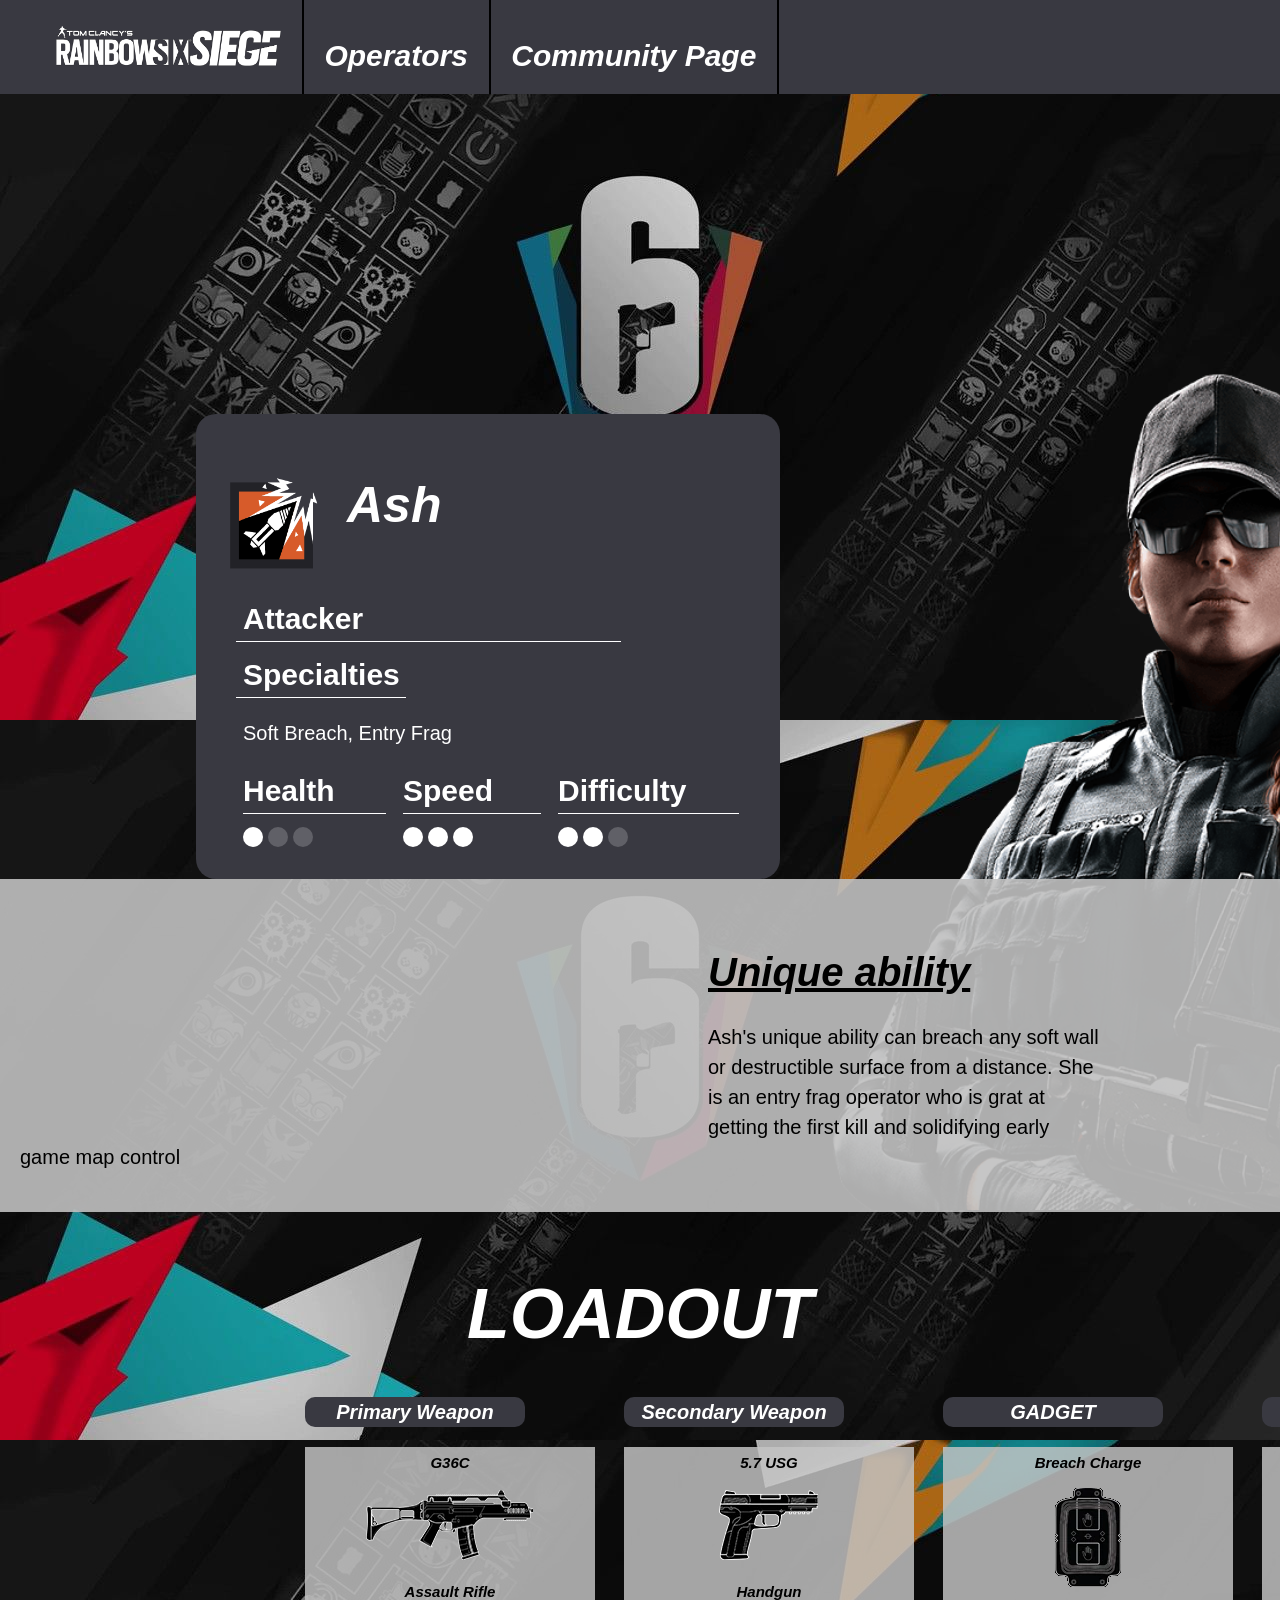
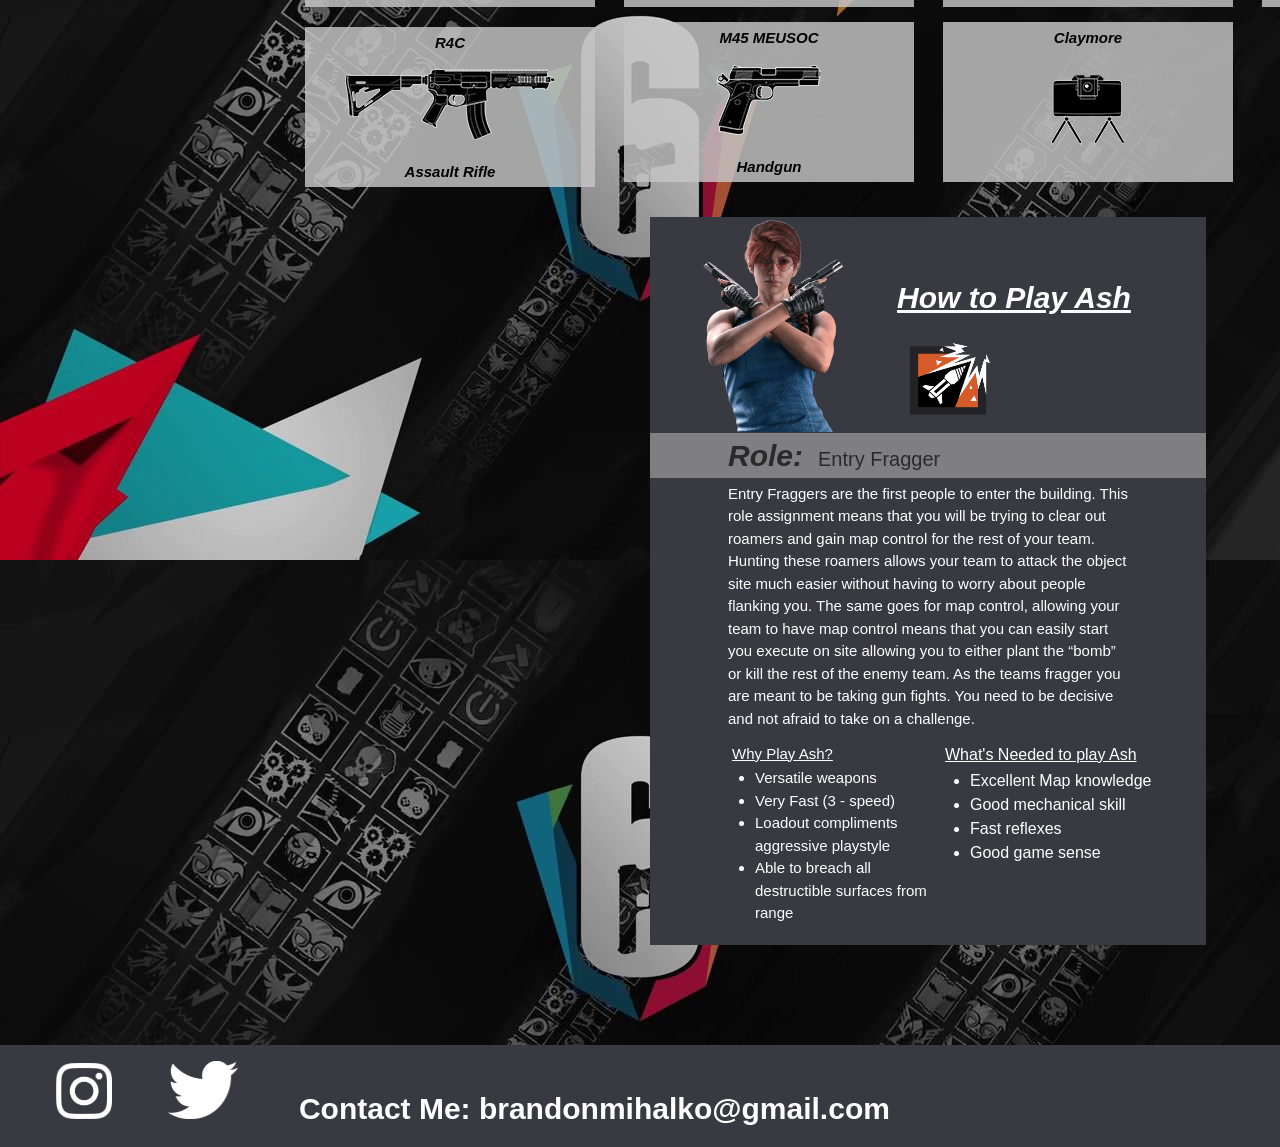
==== commit 38bd4b5b: "spacing changes" ====
--- a/ash_info.html
+++ b/ash_info.html
@@ -240,52 +240,54 @@
             <div>
                 <h1 style="display: flex; justify-content: center; align-items: center; margin: 0; font-style: italic; font-size: 70px;">LOADOUT</h1>
             </div>
-            <div style="display: inline-flex; margin-top: 10px;">
-                <div>
-                    <h3 class="loadouts-margin" id="h3-loadout">Primary Weapon</h3>
-                    <div class="primary-loadout">
-                        <p style="display: flex; justify-content: center; margin-bottom: 0px; padding-top: 5px;">G36C</p>
-                        <img src="Images/G36C.png" alt="G36C Assault Rifle" width="290" height="100">
-                        <p style="display: flex; justify-content: center; margin-top: 0px;">Assault Rifle</p>
+            <div style="display: flex; justify-content: left; margin-left: 155px;"> 
+                <div style="display: inline-flex; margin-top: 10px;">
+                    <div>
+                        <h3 class="loadouts-margin" id="h3-loadout">Primary Weapon</h3>
+                        <div class="primary-loadout">
+                            <p style="display: flex; justify-content: center; margin-bottom: 0px; padding-top: 5px;">G36C</p>
+                            <img src="Images/G36C.png" alt="G36C Assault Rifle" width="290" height="100">
+                            <p style="display: flex; justify-content: center; margin-top: 0px;">Assault Rifle</p>
+                        </div>
+                        <div class="primary-loadout" style="margin-top: 20px;">   
+                            <p style="display: flex; justify-content: center; margin-bottom: 0px; padding-top: 5px;">R4C</p>
+                            <img src="Images/R4-C.png" alt="R4-C Assault Rifle" width="290" height="100">
+                            <p style="display: flex; justify-content: center; margin-top: 0px;">Assault Rifle</p>
+                        </div>
                     </div>
-                    <div class="primary-loadout" style="margin-top: 20px;">   
-                        <p style="display: flex; justify-content: center; margin-bottom: 0px; padding-top: 5px;">R4C</p>
-                        <img src="Images/R4-C.png" alt="R4-C Assault Rifle" width="290" height="100">
-                        <p style="display: flex; justify-content: center; margin-top: 0px;">Assault Rifle</p>
+                    <div>   
+                        <h3 style="margin-left: 29px;" id="h3-loadout">Secondary Weapon</h3>
+                        <div class="other-loadout">
+                            <p style="display: flex; justify-content: center; margin-bottom: 0px; padding-top: 5px; margin-left: 0px;">5.7 USG</p>
+                            <img src="Images/5.7_USG.png" alt="5.7 Handgun" width="290" height="100">
+                            <p style="display: flex; justify-content: center; margin-top: 0px;">Handgun</p>
+                        </div>
+                        <div class="other-loadout">
+                            <p style="display: flex; justify-content: center; margin-bottom: 0px; padding-top: 5px;">M45 MEUSOC</p>
+                            <img src="Images/M45_MEUSOC.png" alt="M45 Handgun" width="290" height="100">
+                            <p style="display: flex; justify-content: center; margin-top: 0px;">Handgun</p>
+                        </div>
                     </div>
-                </div>
-                <div>   
-                    <h3 style="margin-left: 29px;" id="h3-loadout">Secondary Weapon</h3>
-                    <div class="other-loadout">
-                        <p style="display: flex; justify-content: center; margin-bottom: 0px; padding-top: 5px; margin-left: 0px;">5.7 USG</p>
-                        <img src="Images/5.7_USG.png" alt="5.7 Handgun" width="290" height="100">
-                        <p style="display: flex; justify-content: center; margin-top: 0px;">Handgun</p>
+                    <div>
+                        <h3 style="margin-left: 29px;" id="h3-loadout">GADGET</h3>
+                        <div class="other-loadout">
+                            <p style="display: flex; justify-content: center; margin-bottom: 0px; padding-top: 5px; margin-left: 0px;">Breach Charge</p>
+                            <img style="padding-top: 13px;" src="Images/R6S_Breach_charge.png" alt="Breach Charge" width="290" height="100">
+                        </div>
+                        <div class="other-loadout">
+                            <p style="display: flex; justify-content: center; margin-bottom: 0px; padding-top: 5px;">Claymore</p>
+                            <img style="padding-top: 10px;" src="Images/Claymore.png" alt="Claymore" width="290" height="100">
+                        </div> 
+                    </div>       
+                    <div>    
+                        <h3 style="margin-left: 29px;" id="h3-loadout">Unique Abiltiy</h3>
+                        <div class="other-loadout">
+                            <p style="display: flex; justify-content: center; margin-bottom: 0px; padding-top: 5px; margin-left: 0px;">Breaching Rounds</p>
+                            <img style="padding-top: 10px;" src="Images/Breaching-Rounds.png" alt="Breaching Rounds" width="290" height="100">
+                        </div>
                     </div>
-                    <div class="other-loadout">
-                        <p style="display: flex; justify-content: center; margin-bottom: 0px; padding-top: 5px;">M45 MEUSOC</p>
-                        <img src="Images/M45_MEUSOC.png" alt="M45 Handgun" width="290" height="100">
-                        <p style="display: flex; justify-content: center; margin-top: 0px;">Handgun</p>
-                    </div>
-                </div>
-                <div>
-                    <h3 style="margin-left: 29px;" id="h3-loadout">GADGET</h3>
-                    <div class="other-loadout">
-                        <p style="display: flex; justify-content: center; margin-bottom: 0px; padding-top: 5px; margin-left: 0px;">Breach Charge</p>
-                        <img style="padding-top: 13px;" src="Images/R6S_Breach_charge.png" alt="Breach Charge" width="290" height="100">
-                    </div>
-                    <div class="other-loadout">
-                        <p style="display: flex; justify-content: center; margin-bottom: 0px; padding-top: 5px;">Claymore</p>
-                        <img style="padding-top: 10px;" src="Images/Claymore.png" alt="Claymore" width="290" height="100">
-                    </div> 
-                </div>       
-                <div>    
-                    <h3 style="margin-left: 29px;" id="h3-loadout">Unique Abiltiy</h3>
-                    <div class="other-loadout">
-                        <p style="display: flex; justify-content: center; margin-bottom: 0px; padding-top: 5px; margin-left: 0px;">Breaching Rounds</p>
-                        <img style="padding-top: 10px;" src="Images/Breaching-Rounds.png" alt="Breaching Rounds" width="290" height="100">
-                    </div>
-                </div>
-            </div>    
+                </div>
+            </div>   
             <div class="basic-play-info" style="margin-bottom: 100px;">
                 <img style="float:left; margin-bottom: 0px;" src="Images/r6s-operator-ash-elite.webp" alt="Ash Elite" width="247" height="215">
                 <p style="font-size: 30px; font-style: italic; font-weight: bold; padding-top: 58px; margin-bottom: 14.6px; text-decoration: underline;">How to Play Ash</p>
